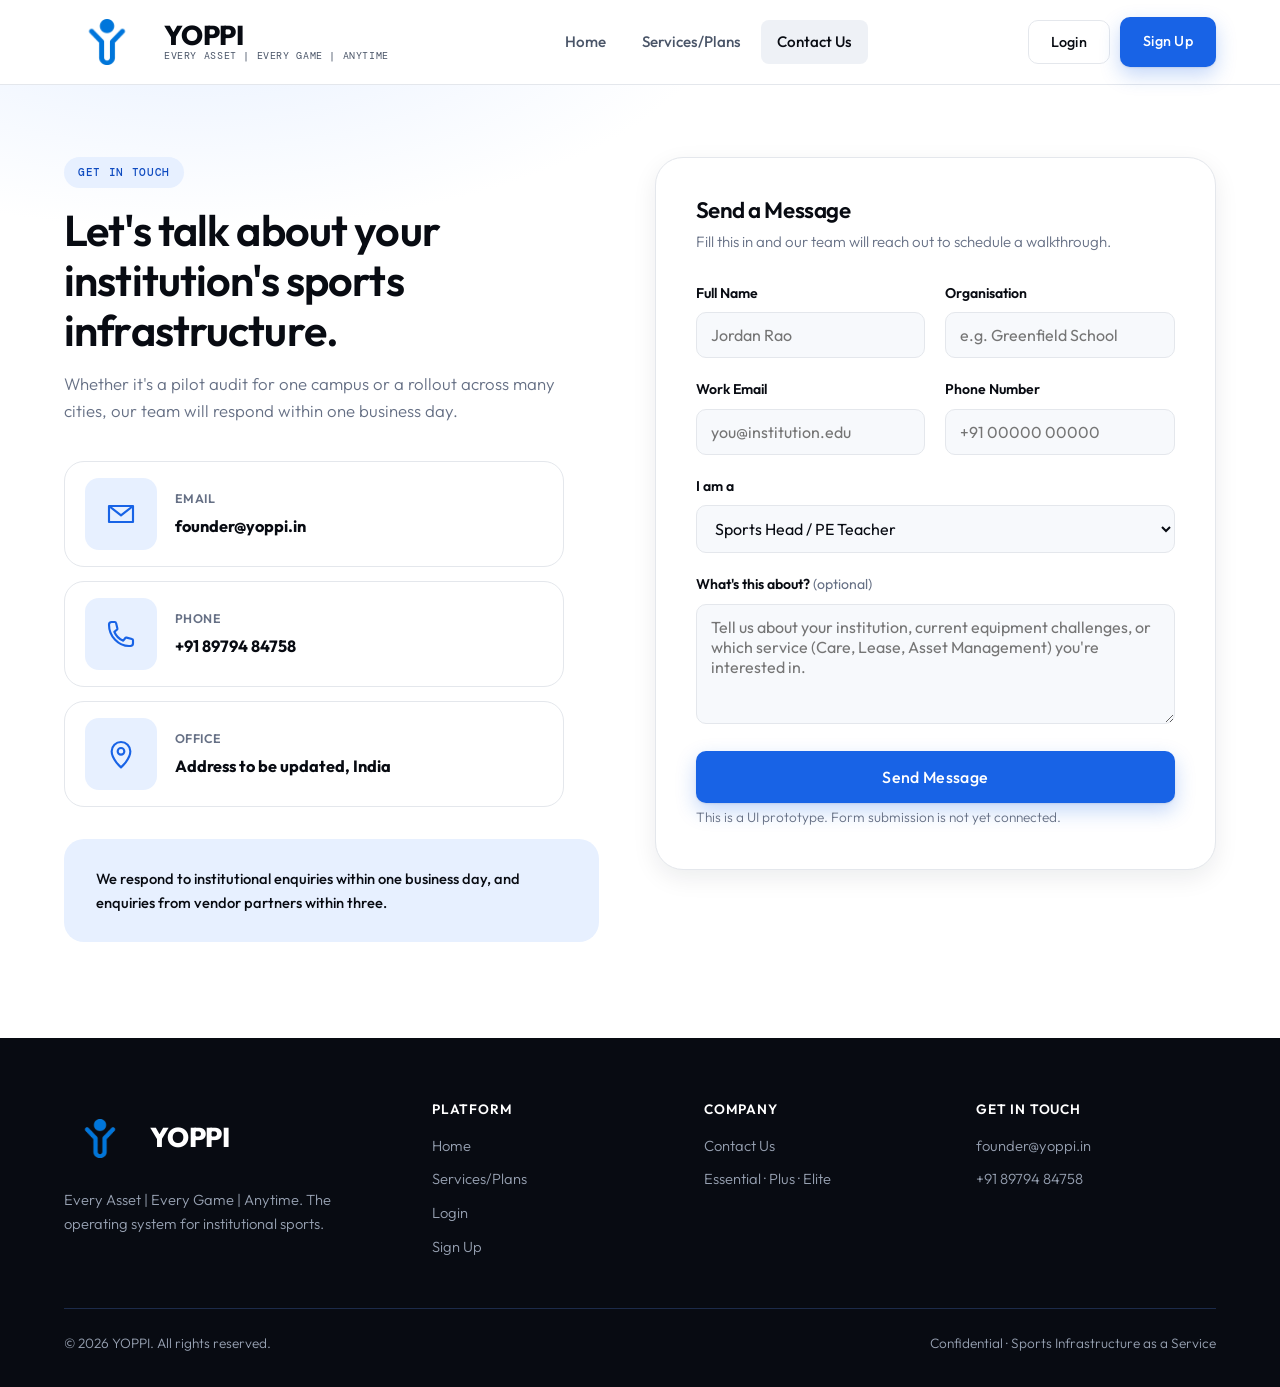
==== contact.html @ 0e071b51 "1st version of the website" ====
<!DOCTYPE html>
<html lang="en">
<head>
<meta charset="UTF-8" />
<meta name="viewport" content="width=device-width, initial-scale=1.0" />
<title>Contact YOPPI</title>
<meta name="description" content="Talk to YOPPI about bringing Sports Infrastructure as a Service to your school, college or corporate campus." />
<link rel="icon" href="assets/images/yoppi-icon.png" />
<link rel="preconnect" href="https://fonts.googleapis.com" />
<link rel="preconnect" href="https://fonts.gstatic.com" crossorigin />
<link href="https://fonts.googleapis.com/css2?family=Outfit:wght@300;400;500;600;700;800&family=DM+Mono:wght@400;500&display=swap" rel="stylesheet" />
<link rel="stylesheet" href="assets/css/base.css" />
<link rel="stylesheet" href="assets/css/components.css" />
<link rel="stylesheet" href="assets/css/contact.css" />
</head>
<body>

<header class="site-header">
  <div class="container nav">
    <a href="index.html" class="brand">
      <img src="assets/images/yoppi-icon.png" alt="YOPPI" />
      <span class="brand-text">
        <span class="brand-name">YOPPI</span>
        <span class="brand-tagline">Every Asset | Every Game | Anytime</span>
      </span>
    </a>
    <nav class="nav-links">
      <a href="index.html">Home</a>
      <a href="services.html">Services/Plans</a>
      <a href="contact.html" class="active">Contact Us</a>
      <button type="button" class="nav-links-login" data-login-trigger>Login</button>
    </nav>
    <div class="nav-actions">
      <button type="button" class="btn btn-secondary" data-login-trigger>Login</button>
      <a href="signup.html" class="btn btn-primary">Sign Up</a>
      <button class="nav-toggle" aria-label="Toggle navigation" aria-expanded="false">
        <span></span><span></span><span></span>
      </button>
    </div>
  </div>
</header>

<main>
  <section class="section contact-section">
    <div class="container contact-grid">

      <div class="contact-copy reveal is-visible">
        <span class="pill">Get In Touch</span>
        <h1>Let's talk about your institution's sports infrastructure.</h1>
        <p>Whether it's a pilot audit for one campus or a rollout across many cities, our team will respond within one business day.</p>

        <div class="contact-channels">
          <a class="channel-row" href="mailto:founder@yoppi.in">
            <span class="channel-icon">
              <svg viewBox="0 0 24 24" fill="none"><path d="M3 6h18v12H3z" stroke="currentColor" stroke-width="1.6" stroke-linejoin="round"/><path d="m3 6 9 7 9-7" stroke="currentColor" stroke-width="1.6" stroke-linejoin="round"/></svg>
            </span>
            <span class="channel-text">
              <span class="channel-label">Email</span>
              <strong>founder@yoppi.in</strong>
            </span>
          </a>
          <a class="channel-row" href="tel:+918979484758">
            <span class="channel-icon">
              <svg viewBox="0 0 24 24" fill="none"><path d="M3 5a2 2 0 0 1 2-2h2.3a1 1 0 0 1 1 .8l1 4a1 1 0 0 1-.5 1.1L7 10.3a12 12 0 0 0 6.7 6.7l1.4-1.8a1 1 0 0 1 1.1-.5l4 1a1 1 0 0 1 .8 1V19a2 2 0 0 1-2 2h-1C10.2 21 3 13.8 3 5Z" stroke="currentColor" stroke-width="1.6" stroke-linejoin="round"/></svg>
            </span>
            <span class="channel-text">
              <span class="channel-label">Phone</span>
              <strong>+91 89794 84758</strong>
            </span>
          </a>
          <div class="channel-row">
            <span class="channel-icon">
              <svg viewBox="0 0 24 24" fill="none"><path d="M12 22s7-6.1 7-12A7 7 0 0 0 5 10c0 5.9 7 12 7 12Z" stroke="currentColor" stroke-width="1.6" stroke-linejoin="round"/><circle cx="12" cy="10" r="2.5" stroke="currentColor" stroke-width="1.6"/></svg>
            </span>
            <span class="channel-text">
              <span class="channel-label">Office</span>
              <strong>Address to be updated, India</strong>
            </span>
          </div>
        </div>

        <div class="banner banner--soft">
          We respond to institutional enquiries within one business day, and enquiries from vendor partners within three.
        </div>
      </div>

      <div class="form-card reveal is-visible">
        <h2 style="font-size:1.4rem;margin-bottom:6px;">Send a Message</h2>
        <p style="color:var(--text-muted);font-size:0.94rem;margin-bottom:28px;">Fill this in and our team will reach out to schedule a walkthrough.</p>

        <form id="contact-form" novalidate>
          <div class="form-row">
            <div class="field">
              <label for="name">Full Name</label>
              <input type="text" id="name" name="name" placeholder="Jordan Rao" required />
            </div>
            <div class="field">
              <label for="org">Organisation</label>
              <input type="text" id="org" name="org" placeholder="e.g. Greenfield School" required />
            </div>
          </div>

          <div class="form-row">
            <div class="field">
              <label for="email">Work Email</label>
              <input type="email" id="email" name="email" placeholder="you@institution.edu" required />
            </div>
            <div class="field">
              <label for="phone">Phone Number</label>
              <input type="tel" id="phone" name="phone" placeholder="+91 00000 00000" required />
            </div>
          </div>

          <div class="field">
            <label for="role">I am a</label>
            <select id="role" name="role">
              <option>Sports Head / PE Teacher</option>
              <option>Facilities / Admin Manager</option>
              <option>Principal / Director</option>
              <option>HR / Corporate Wellness</option>
              <option>Vendor Partner</option>
              <option>Other</option>
            </select>
          </div>

          <div class="field">
            <label for="message">What's this about? <span class="optional">(optional)</span></label>
            <textarea id="message" name="message" placeholder="Tell us about your institution, current equipment challenges, or which service (Care, Lease, Asset Management) you're interested in."></textarea>
          </div>

          <button type="submit" class="btn btn-primary btn-lg btn-block">Send Message</button>
          <p class="form-note" id="form-status" role="status">This is a UI prototype. Form submission is not yet connected.</p>
        </form>
      </div>

    </div>
  </section>
</main>

<footer class="site-footer">
  <div class="container">
    <div class="footer-grid">
      <div class="footer-brand">
        <a href="index.html" class="brand">
          <img src="assets/images/yoppi-icon.png" alt="YOPPI" />
          <span class="brand-name">YOPPI</span>
        </a>
        <p>Every Asset | Every Game | Anytime. The operating system for institutional sports.</p>
      </div>
      <div class="footer-col">
        <h4>Platform</h4>
        <a href="index.html">Home</a>
        <a href="services.html">Services/Plans</a>
        <a href="dashboard.html">Login</a>
        <a href="signup.html">Sign Up</a>
      </div>
      <div class="footer-col">
        <h4>Company</h4>
        <a href="contact.html">Contact Us</a>
        <a href="services.html">Essential · Plus · Elite</a>
      </div>
      <div class="footer-col">
        <h4>Get in touch</h4>
        <li>founder@yoppi.in</li>
        <li>+91 89794 84758</li>
      </div>
    </div>
    <div class="footer-bottom">
      <span>© <span data-year></span> YOPPI. All rights reserved.</span>
      <span>Confidential · Sports Infrastructure as a Service</span>
    </div>
  </div>
</footer>

<script src="assets/js/main.js"></script>
<script src="assets/js/contact.js"></script>
</body>
</html>
---- assets/css/base.css ----
/* ===================================================================
   YOPPI — Base styles: reset, tokens, typography
   =================================================================== */

:root {
  /* Brand */
  --blue-900: #0a2a6b;
  --blue-800: #0d3a94;
  --blue-700: #0f4bc0;
  --blue-600: #1863e6;
  --blue-500: #2e7cf6;
  --blue-400: #5b9cff;
  --blue-300: #8fbcff;
  --blue-100: #e7f0ff;
  --blue-50: #f2f7ff;

  /* Neutrals */
  --navy-950: #080b12;
  --navy-900: #0c1120;
  --navy-850: #10192e;
  --navy-800: #141f38;
  --navy-700: #1c2b4a;
  --slate-600: #4a5568;
  --slate-500: #667085;
  --slate-400: #98a2b3;
  --slate-300: #d0d5dd;
  --slate-200: #e4e7ec;
  --slate-100: #eef1f6;
  --slate-50: #f7f9fc;
  --white: #ffffff;

  /* Semantic */
  --bg: var(--white);
  --bg-alt: var(--slate-50);
  --bg-dark: var(--navy-950);
  --bg-dark-alt: var(--navy-900);
  --text: var(--navy-950);
  --text-muted: var(--slate-500);
  --text-on-dark: var(--white);
  --text-on-dark-muted: var(--slate-400);
  --border: var(--slate-200);
  --border-dark: var(--navy-700);
  --accent: var(--blue-600);
  --accent-strong: var(--blue-700);
  --accent-soft: var(--blue-100);

  /* Layout */
  --container: 1200px;
  --radius-sm: 8px;
  --radius-md: 14px;
  --radius-lg: 20px;
  --radius-xl: 28px;
  --shadow-sm: 0 1px 2px rgba(10, 20, 40, 0.06);
  --shadow-md: 0 8px 24px rgba(10, 20, 40, 0.08);
  --shadow-lg: 0 24px 64px rgba(10, 20, 40, 0.12);
  --ease: cubic-bezier(0.16, 1, 0.3, 1);
}

* ,
*::before,
*::after {
  box-sizing: border-box;
}

html {
  scroll-behavior: smooth;
}

body {
  margin: 0;
  font-family: "Outfit", -apple-system, BlinkMacSystemFont, "Segoe UI", Roboto, Helvetica, Arial, sans-serif;
  font-weight: 300;
  color: var(--text);
  background: var(--bg);
  line-height: 1.6;
  -webkit-font-smoothing: antialiased;
  -moz-osx-font-smoothing: grayscale;
  overflow-x: hidden;
}

img {
  max-width: 100%;
  display: block;
}

a {
  color: inherit;
  text-decoration: none;
}

ul, ol {
  margin: 0;
  padding: 0;
  list-style: none;
}

h1, h2, h3, h4, h5, p {
  margin: 0;
}

h1, h2, h3, h4 {
  font-family: "Outfit", -apple-system, BlinkMacSystemFont, "Segoe UI", Roboto, Helvetica, Arial, sans-serif;
  font-weight: 600;
  letter-spacing: -0.02em;
  line-height: 1.15;
}

button {
  font-family: inherit;
  cursor: pointer;
}

input, select, textarea {
  font-family: inherit;
  font-size: 1rem;
}

.container {
  max-width: var(--container);
  margin: 0 auto;
  padding: 0 24px;
}

.section {
  padding: 96px 0;
}

.section--tight {
  padding: 64px 0;
}

.section--dark {
  background: var(--bg-dark);
  color: var(--text-on-dark);
}

.section--alt {
  background: var(--bg-alt);
}

.eyebrow {
  display: inline-flex;
  align-items: center;
  gap: 8px;
  font-family: "DM Mono", monospace;
  font-size: 0.72rem;
  font-weight: 500;
  letter-spacing: 0.14em;
  text-transform: uppercase;
  color: var(--accent);
}

.section--dark .eyebrow {
  color: var(--blue-300);
}

.section-head {
  max-width: 680px;
  margin-bottom: 56px;
}

.section-head h2 {
  font-size: clamp(1.75rem, 3vw, 2.5rem);
  margin-top: 12px;
}

.section-head p {
  margin-top: 16px;
  color: var(--text-muted);
  font-size: 1.05rem;
}

.section--dark .section-head p {
  color: var(--text-on-dark-muted);
}

.section-head.center {
  margin-left: auto;
  margin-right: auto;
  text-align: center;
}

.text-accent {
  color: var(--accent);
}

.section--dark .text-accent {
  color: var(--blue-400);
}

::selection {
  background: var(--blue-200, #bcd6ff);
  color: var(--navy-950);
}

/* Scroll reveal */
.reveal {
  opacity: 0;
  transform: translateY(24px);
  transition: opacity 0.7s var(--ease), transform 0.7s var(--ease);
}

.reveal.is-visible {
  opacity: 1;
  transform: translateY(0);
}

@media (max-width: 768px) {
  .section {
    padding: 64px 0;
  }
  .section--tight {
    padding: 48px 0;
  }
}
---- assets/css/components.css ----
/* ===================================================================
   YOPPI — Shared components: nav, buttons, cards, footer, forms
   =================================================================== */

/* ---------- Buttons ---------- */
.btn {
  display: inline-flex;
  align-items: center;
  justify-content: center;
  gap: 8px;
  padding: 12px 22px;
  border-radius: 10px;
  font-family: "Outfit", sans-serif;
  font-weight: 500;
  font-size: 0.9rem;
  letter-spacing: 0.02em;
  border: 1px solid transparent;
  transition: transform 0.2s var(--ease), box-shadow 0.2s var(--ease), background 0.2s var(--ease), border-color 0.2s var(--ease), color 0.2s var(--ease);
  white-space: nowrap;
}

.btn:active {
  transform: translateY(1px);
}

.btn-primary {
  background: var(--accent);
  color: var(--white);
  box-shadow: 0 1px 2px rgba(10, 40, 100, 0.1), 0 8px 20px rgba(24, 99, 230, 0.25);
}

.btn-primary:hover {
  background: var(--accent-strong);
  box-shadow: 0 1px 2px rgba(10, 40, 100, 0.12), 0 12px 28px rgba(24, 99, 230, 0.32);
}

.btn-secondary {
  background: transparent;
  color: var(--text);
  border-color: var(--border);
}

.btn-secondary:hover {
  border-color: var(--accent);
  color: var(--accent);
}

.section--dark .btn-secondary {
  color: var(--text-on-dark);
  border-color: var(--border-dark);
}

.section--dark .btn-secondary:hover {
  border-color: var(--blue-400);
  color: var(--blue-300);
}

.btn-ghost {
  background: transparent;
  color: var(--text);
}

.btn-ghost:hover {
  color: var(--accent);
}

.btn-light {
  background: var(--white);
  color: var(--navy-950);
}

.btn-light:hover {
  background: var(--blue-50);
}

.btn-block {
  width: 100%;
}

.btn-lg {
  padding: 15px 28px;
  font-size: 1rem;
}

/* ---------- Site Header / Nav ---------- */
.site-header {
  position: sticky;
  top: 0;
  z-index: 100;
  background: rgba(255, 255, 255, 0.82);
  backdrop-filter: blur(14px);
  -webkit-backdrop-filter: blur(14px);
  border-bottom: 1px solid var(--border);
}

.nav {
  display: flex;
  align-items: center;
  justify-content: space-between;
  height: 84px;
}

.brand {
  display: flex;
  align-items: center;
  gap: 14px;
  color: var(--navy-950);
}

.brand img {
  width: 72px;
  height: 72px;
  object-fit: contain;
  flex-shrink: 0;
}

.site-header .brand img {
  width: 86px;
  height: 86px;
}

.brand-text {
  display: flex;
  flex-direction: column;
  gap: 2px;
  line-height: 1;
}

.brand-name {
  font-family: "Outfit", sans-serif;
  font-weight: 800;
  font-size: 1.7rem;
  letter-spacing: -0.02em;
}

.brand-tagline {
  font-family: "DM Mono", monospace;
  font-weight: 400;
  font-size: 0.64rem;
  letter-spacing: 0.06em;
  text-transform: uppercase;
  color: var(--slate-600);
  white-space: nowrap;
}

@media (max-width: 900px) {
  .brand img {
    width: 56px;
    height: 56px;
  }
  .site-header .brand img {
    width: 67px;
    height: 67px;
  }
  .brand-name {
    font-size: 1.35rem;
  }
  .brand-tagline {
    font-size: 0.64rem;
    white-space: normal;
  }
}

@media (max-width: 420px) {
  .brand-tagline {
    display: none;
  }
}

.nav-links {
  display: flex;
  align-items: center;
  gap: 4px;
}

.nav-links a {
  padding: 10px 16px;
  border-radius: 8px;
  font-weight: 500;
  font-size: 0.95rem;
  color: var(--slate-600);
  transition: color 0.2s var(--ease), background 0.2s var(--ease);
}

.nav-links a:hover,
.nav-links a.active {
  color: var(--navy-950);
  background: var(--slate-100);
}

.nav-actions {
  display: flex;
  align-items: center;
  gap: 10px;
}

.nav-links-login {
  display: none;
  width: 100%;
  text-align: left;
  background: transparent;
  border: none;
  font: inherit;
}

.nav-toggle {
  display: none;
  flex-direction: column;
  gap: 5px;
  background: transparent;
  border: none;
  padding: 8px;
}

.nav-toggle span {
  width: 22px;
  height: 2px;
  background: var(--navy-950);
  border-radius: 2px;
}

@media (max-width: 900px) {
  .nav-links {
    position: fixed;
    top: 84px;
    left: 0;
    right: 0;
    flex-direction: column;
    align-items: stretch;
    background: var(--white);
    border-bottom: 1px solid var(--border);
    padding: 8px 24px 16px;
    gap: 2px;
    transform: translateY(-8px);
    opacity: 0;
    pointer-events: none;
    transition: opacity 0.2s var(--ease), transform 0.2s var(--ease);
  }
  .nav-links a {
    padding: 12px 8px;
  }
  .nav-links.is-open {
    opacity: 1;
    transform: translateY(0);
    pointer-events: auto;
  }
  .nav-toggle {
    display: flex;
  }
  .nav-actions .btn-secondary {
    display: none;
  }
  .nav-links-login {
    display: block;
    margin-top: 6px;
    padding-top: 14px;
    border-top: 1px solid var(--border);
    padding-left: 8px;
    padding-right: 8px;
    padding-bottom: 4px;
    font-weight: 700;
    color: var(--accent-strong);
  }
}

/* ---------- Cards ---------- */
.card {
  background: var(--white);
  border: 1px solid var(--border);
  border-radius: var(--radius-lg);
  padding: 32px;
  transition: transform 0.25s var(--ease), box-shadow 0.25s var(--ease), border-color 0.25s var(--ease);
}

.card:hover {
  transform: translateY(-4px);
  box-shadow: var(--shadow-md);
  border-color: var(--slate-300);
}

.card-icon {
  width: 48px;
  height: 48px;
  border-radius: 12px;
  background: var(--accent-soft);
  color: var(--accent);
  display: flex;
  align-items: center;
  justify-content: center;
  margin-bottom: 20px;
}

.card-icon svg {
  width: 24px;
  height: 24px;
}

.card h3 {
  font-size: 1.15rem;
  margin-bottom: 10px;
}

.card p {
  color: var(--text-muted);
  font-size: 0.96rem;
}

.card--dark {
  background: var(--navy-900);
  border-color: var(--border-dark);
  color: var(--text-on-dark);
}

.card--dark p {
  color: var(--text-on-dark-muted);
}

.card--dark .card-icon {
  background: rgba(91, 156, 255, 0.14);
  color: var(--blue-300);
}

/* Grids */
.grid {
  display: grid;
  gap: 24px;
}

.grid-2 { grid-template-columns: repeat(2, 1fr); }
.grid-3 { grid-template-columns: repeat(3, 1fr); }
.grid-4 { grid-template-columns: repeat(4, 1fr); }
.grid-5 { grid-template-columns: repeat(5, 1fr); }

@media (max-width: 980px) {
  .grid-4, .grid-5 { grid-template-columns: repeat(2, 1fr); }
  .grid-3 { grid-template-columns: repeat(2, 1fr); }
}

@media (max-width: 640px) {
  .grid-2, .grid-3, .grid-4, .grid-5 { grid-template-columns: 1fr; }
}

/* ---------- Badges / pills ---------- */
.pill {
  display: inline-flex;
  align-items: center;
  gap: 6px;
  padding: 7px 14px;
  border-radius: 999px;
  font-family: "DM Mono", monospace;
  font-size: 0.68rem;
  font-weight: 500;
  letter-spacing: 0.06em;
  text-transform: uppercase;
  background: var(--accent-soft);
  color: var(--accent-strong);
}

.pill--dark {
  background: rgba(91, 156, 255, 0.14);
  color: var(--blue-300);
}

.pill--outline {
  background: transparent;
  border: 1px solid var(--border);
  color: var(--text-muted);
}

.link-inline {
  background: none;
  border: none;
  padding: 0;
  font: inherit;
  color: var(--accent-strong);
  font-weight: 700;
  cursor: pointer;
}

.link-inline:hover {
  text-decoration: underline;
}

.check-item {
  display: flex;
  align-items: flex-start;
  gap: 10px;
  font-size: 0.94rem;
  color: var(--text-muted);
}

.check-item svg {
  flex-shrink: 0;
  width: 18px;
  height: 18px;
  margin-top: 2px;
  color: var(--accent);
}

.section--dark .check-item {
  color: var(--text-on-dark-muted);
}

/* ---------- Stat strip ---------- */
.stat {
  text-align: left;
}

.stat .num {
  font-family: "Outfit", sans-serif;
  font-size: clamp(2rem, 3.6vw, 2.6rem);
  font-weight: 700;
  color: var(--navy-950);
  letter-spacing: -0.02em;
}

.section--dark .stat .num {
  color: var(--white);
}

.stat .label {
  margin-top: 6px;
  font-size: 0.88rem;
  color: var(--text-muted);
}

.section--dark .stat .label {
  color: var(--text-on-dark-muted);
}

/* ---------- Callout banner ---------- */
.banner {
  border-radius: var(--radius-lg);
  padding: 28px 32px;
  font-weight: 600;
  font-size: 1.05rem;
}

.banner--accent {
  background: linear-gradient(135deg, var(--blue-600), var(--blue-800));
  color: var(--white);
}

.banner--soft {
  background: var(--accent-soft);
  color: var(--navy-950);
}

/* ---------- Table ---------- */
.table-wrap {
  overflow-x: auto;
  border-radius: var(--radius-lg);
  border: 1px solid var(--border);
}

table {
  width: 100%;
  border-collapse: collapse;
  min-width: 620px;
  font-size: 0.92rem;
}

thead th {
  text-align: left;
  background: var(--navy-950);
  color: var(--white);
  padding: 14px 20px;
  font-weight: 600;
  font-size: 0.82rem;
  letter-spacing: 0.02em;
}

tbody td {
  padding: 14px 20px;
  border-top: 1px solid var(--border);
  color: var(--text-muted);
}

tbody tr:nth-child(even) {
  background: var(--slate-50);
}

tbody td:first-child {
  color: var(--text);
  font-weight: 600;
}

.check-yes {
  color: var(--accent);
  font-weight: 700;
}

.check-no {
  color: var(--slate-300);
}

/* ---------- Footer ---------- */
.site-footer {
  background: var(--navy-950);
  color: var(--text-on-dark-muted);
  padding: 64px 0 32px;
}

.footer-grid {
  display: grid;
  grid-template-columns: 1.4fr 1fr 1fr 1fr;
  gap: 32px;
  padding-bottom: 40px;
}

.footer-brand .brand {
  color: var(--white);
}

.footer-brand p {
  margin-top: 14px;
  max-width: 280px;
  font-size: 0.92rem;
}

.footer-col h4 {
  color: var(--white);
  font-size: 0.85rem;
  letter-spacing: 0.06em;
  text-transform: uppercase;
  margin-bottom: 16px;
}

.footer-col a, .footer-col li {
  display: block;
  font-size: 0.92rem;
  margin-bottom: 10px;
  color: var(--text-on-dark-muted);
  transition: color 0.2s var(--ease);
}

.footer-col a:hover {
  color: var(--white);
}

.footer-bottom {
  border-top: 1px solid var(--border-dark);
  padding-top: 24px;
  display: flex;
  justify-content: space-between;
  align-items: center;
  flex-wrap: wrap;
  gap: 12px;
  font-size: 0.85rem;
}

@media (max-width: 900px) {
  .footer-grid {
    grid-template-columns: 1fr 1fr;
  }
}
@media (max-width: 560px) {
  .footer-grid {
    grid-template-columns: 1fr;
  }
}

/* ---------- Forms ---------- */
.form-card {
  background: var(--white);
  border: 1px solid var(--border);
  border-radius: var(--radius-xl);
  padding: 40px;
  box-shadow: var(--shadow-md);
}

.form-row {
  display: grid;
  grid-template-columns: 1fr 1fr;
  gap: 20px;
}

@media (max-width: 640px) {
  .form-row {
    grid-template-columns: 1fr;
  }
  .form-card {
    padding: 28px 20px;
  }
}

.field {
  margin-bottom: 20px;
}

.field label {
  display: block;
  font-size: 0.88rem;
  font-weight: 600;
  margin-bottom: 8px;
  color: var(--navy-950);
}

.field .optional {
  font-weight: 400;
  color: var(--text-muted);
}

.field input,
.field select,
.field textarea {
  width: 100%;
  padding: 12px 14px;
  border: 1px solid var(--border);
  border-radius: 10px;
  background: var(--slate-50);
  color: var(--text);
  transition: border-color 0.2s var(--ease), background 0.2s var(--ease), box-shadow 0.2s var(--ease);
}

.field input:focus,
.field select:focus,
.field textarea:focus {
  outline: none;
  border-color: var(--accent);
  background: var(--white);
  box-shadow: 0 0 0 4px var(--accent-soft);
}

.field textarea {
  resize: vertical;
  min-height: 120px;
}

.form-note {
  font-size: 0.85rem;
  color: var(--text-muted);
  margin-top: 4px;
}

/* ---------- Steps / timeline ---------- */
.steps {
  display: grid;
  grid-template-columns: repeat(3, 1fr);
  gap: 20px;
}

@media (max-width: 900px) {
  .steps { grid-template-columns: repeat(2, 1fr); }
}
@media (max-width: 560px) {
  .steps { grid-template-columns: 1fr; }
}

.step {
  position: relative;
  padding: 24px;
  border-radius: var(--radius-md);
  background: var(--white);
  border: 1px solid var(--border);
}

.step .step-num {
  display: inline-flex;
  align-items: center;
  justify-content: center;
  width: 32px;
  height: 32px;
  border-radius: 999px;
  background: var(--navy-950);
  color: var(--white);
  font-weight: 700;
  font-size: 0.85rem;
  margin-bottom: 14px;
}

.step h4 {
  font-size: 1rem;
  margin-bottom: 6px;
}

.step p {
  font-size: 0.88rem;
  color: var(--text-muted);
}

/* ---------- Login / Sample modal ---------- */
.modal-overlay {
  position: fixed;
  inset: 0;
  z-index: 1000;
  display: flex;
  align-items: center;
  justify-content: center;
  padding: 24px;
  background: rgba(8, 11, 18, 0.6);
  backdrop-filter: blur(6px);
  -webkit-backdrop-filter: blur(6px);
  opacity: 0;
  visibility: hidden;
  transition: opacity 0.25s var(--ease), visibility 0.25s var(--ease);
}

.modal-overlay.is-open {
  opacity: 1;
  visibility: visible;
}

.modal-card {
  position: relative;
  width: 100%;
  max-width: 440px;
  background: var(--white);
  border-radius: var(--radius-xl);
  padding: 40px;
  box-shadow: var(--shadow-lg);
  transform: translateY(12px) scale(0.97);
  transition: transform 0.25s var(--ease);
}

.modal-overlay.is-open .modal-card {
  transform: translateY(0) scale(1);
}

.modal-close {
  position: absolute;
  top: 16px;
  right: 16px;
  width: 34px;
  height: 34px;
  display: flex;
  align-items: center;
  justify-content: center;
  border-radius: 999px;
  border: 1px solid var(--border);
  background: var(--white);
  color: var(--slate-500);
}

.modal-close:hover {
  color: var(--navy-950);
  border-color: var(--slate-300);
}

.modal-close svg {
  width: 16px;
  height: 16px;
}

.modal-icon {
  width: 52px;
  height: 52px;
  border-radius: 14px;
  background: var(--accent-soft);
  color: var(--accent);
  display: flex;
  align-items: center;
  justify-content: center;
  margin-bottom: 20px;
}

.modal-icon svg {
  width: 26px;
  height: 26px;
}

.modal-card h3 {
  font-size: 1.3rem;
}

.modal-card p {
  margin-top: 12px;
  color: var(--text-muted);
  font-size: 0.96rem;
}

.modal-card .pill {
  margin-bottom: 4px;
}

.modal-actions {
  display: flex;
  flex-wrap: wrap;
  gap: 12px;
  margin-top: 26px;
}

.modal-actions .btn {
  flex: 1;
}

.modal-note {
  margin-top: 16px;
  font-size: 0.82rem;
  color: var(--text-muted);
}
---- assets/css/contact.css ----
/* ===================================================================
   YOPPI — Contact page-specific styles
   =================================================================== */

.contact-section {
  padding-top: 72px;
  background: radial-gradient(900px 400px at 15% -10%, var(--blue-100), transparent 60%);
}

.contact-grid {
  display: grid;
  grid-template-columns: 1fr 1.05fr;
  gap: 56px;
  align-items: start;
}

@media (max-width: 900px) {
  .contact-grid {
    grid-template-columns: 1fr;
    gap: 40px;
  }
}

.contact-copy h1 {
  font-size: clamp(2rem, 4vw, 2.7rem);
  margin-top: 18px;
  max-width: 520px;
}

.contact-copy > p {
  margin-top: 16px;
  color: var(--text-muted);
  font-size: 1.05rem;
  max-width: 500px;
}

.contact-copy .banner {
  margin-top: 32px;
  font-size: 0.92rem;
  font-weight: 500;
}

/* ---------- Contact channel rows (larger boxed icons) ---------- */
.contact-channels {
  display: flex;
  flex-direction: column;
  gap: 14px;
  margin-top: 36px;
  max-width: 500px;
}

.channel-row {
  display: flex;
  align-items: center;
  gap: 18px;
  padding: 16px 20px;
  background: var(--white);
  border: 1px solid var(--border);
  border-radius: var(--radius-lg);
  transition: transform 0.2s var(--ease), box-shadow 0.2s var(--ease), border-color 0.2s var(--ease);
}

a.channel-row:hover {
  transform: translateY(-2px);
  box-shadow: var(--shadow-md);
  border-color: var(--slate-300);
}

.channel-icon {
  flex-shrink: 0;
  width: 72px;
  height: 72px;
  border-radius: var(--radius-md);
  background: var(--accent-soft);
  color: var(--accent);
  display: flex;
  align-items: center;
  justify-content: center;
}

.channel-icon svg {
  width: 32px;
  height: 32px;
}

.channel-text {
  display: flex;
  flex-direction: column;
  gap: 4px;
}

.channel-label {
  font-size: 0.78rem;
  font-weight: 600;
  letter-spacing: 0.04em;
  text-transform: uppercase;
  color: var(--text-muted);
}

.channel-text strong {
  font-size: 1.02rem;
  color: var(--navy-950);
}
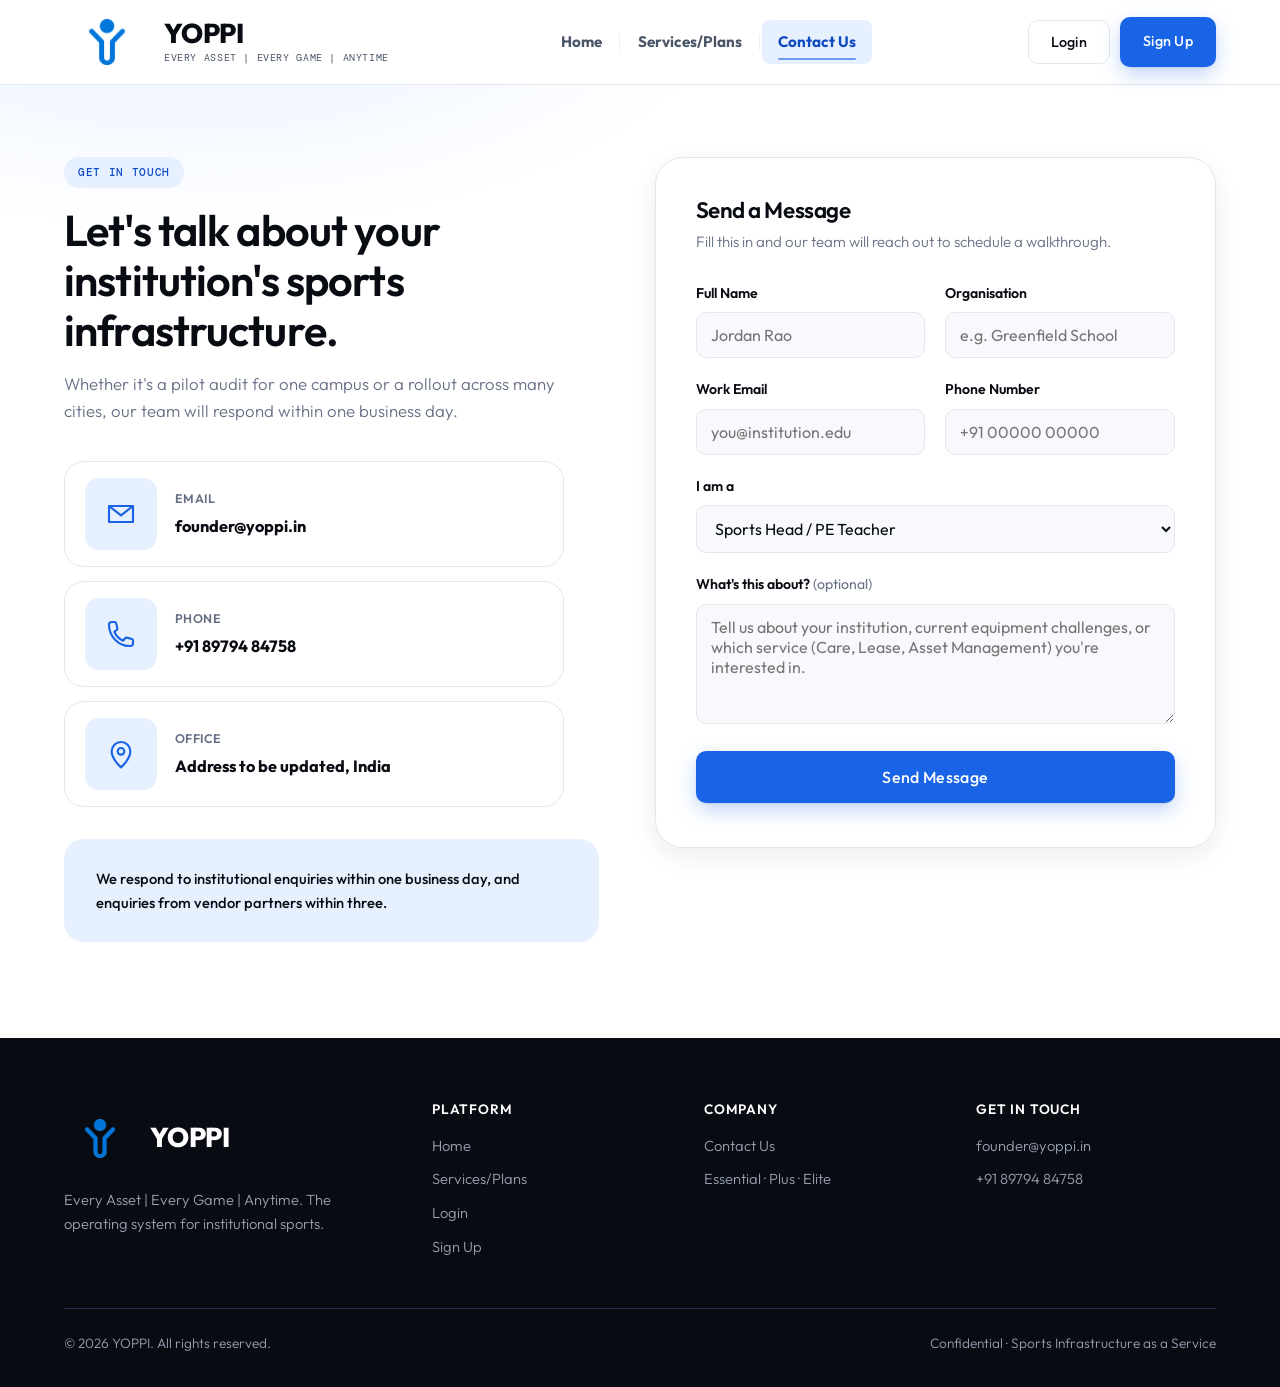
==== commit 8dd1f376: "Wire signup, login, contact, booking, and dashboard to the live Supabase backend Replaces every fake" ====
--- a/contact.html
+++ b/contact.html
@@ -12,6 +12,7 @@
 <link rel="stylesheet" href="assets/css/base.css" />
 <link rel="stylesheet" href="assets/css/components.css" />
 <link rel="stylesheet" href="assets/css/contact.css" />
+<script src="https://js.hcaptcha.com/1/api.js" async defer></script>
 </head>
 <body>
 
@@ -128,8 +129,12 @@
             <textarea id="message" name="message" placeholder="Tell us about your institution, current equipment challenges, or which service (Care, Lease, Asset Management) you're interested in."></textarea>
           </div>
 
+          <div class="field">
+            <div id="contact-hcaptcha"></div>
+          </div>
+
           <button type="submit" class="btn btn-primary btn-lg btn-block">Send Message</button>
-          <p class="form-note" id="form-status" role="status">This is a UI prototype. Form submission is not yet connected.</p>
+          <p class="form-note" id="form-status" role="status"></p>
         </form>
       </div>
 
@@ -151,7 +156,7 @@
         <h4>Platform</h4>
         <a href="index.html">Home</a>
         <a href="services.html">Services/Plans</a>
-        <a href="dashboard.html">Login</a>
+        <a href="dashboard.html" data-login-trigger>Login</a>
         <a href="signup.html">Sign Up</a>
       </div>
       <div class="footer-col">
@@ -172,7 +177,9 @@
   </div>
 </footer>
 
-<script src="assets/js/main.js"></script>
-<script src="assets/js/contact.js"></script>
+<script src="assets/js/yoppi-config.js" defer></script>
+<script type="module" src="assets/js/yoppi-client.js"></script>
+<script src="assets/js/main.js" defer></script>
+<script src="assets/js/contact.js" defer></script>
 </body>
 </html>
--- a/assets/css/components.css
+++ b/assets/css/components.css
@@ -105,6 +105,8 @@
   align-items: center;
   gap: 14px;
   color: var(--navy-950);
+  min-width: 0;
+  flex-shrink: 1;
 }
 
 .brand img {
@@ -122,8 +124,9 @@
 .brand-text {
   display: flex;
   flex-direction: column;
-  gap: 2px;
+  gap: 6px;
   line-height: 1;
+  min-width: 0;
 }
 
 .brand-name {
@@ -141,6 +144,8 @@
   text-transform: uppercase;
   color: var(--slate-600);
   white-space: nowrap;
+  overflow: hidden;
+  text-overflow: ellipsis;
 }
 
 @media (max-width: 900px) {
@@ -156,14 +161,7 @@
     font-size: 1.35rem;
   }
   .brand-tagline {
-    font-size: 0.64rem;
-    white-space: normal;
-  }
-}
-
-@media (max-width: 420px) {
-  .brand-tagline {
-    display: none;
+    font-size: 0.6rem;
   }
 }
 
@@ -174,18 +172,47 @@
 }
 
 .nav-links a {
+  position: relative;
   padding: 10px 16px;
   border-radius: 8px;
-  font-weight: 500;
+  font-weight: 700;
   font-size: 0.95rem;
   color: var(--slate-600);
   transition: color 0.2s var(--ease), background 0.2s var(--ease);
 }
 
-.nav-links a:hover,
-.nav-links a.active {
+.nav-links a:not(:last-of-type)::after {
+  content: "";
+  position: absolute;
+  right: -2px;
+  top: 50%;
+  transform: translateY(-50%);
+  width: 1px;
+  height: 16px;
+  background: var(--border);
+  opacity: 0.7;
+}
+
+.nav-links a:hover {
   color: var(--navy-950);
   background: var(--slate-100);
+}
+
+.nav-links a.active {
+  color: var(--accent-strong);
+  background: var(--accent-soft);
+}
+
+.nav-links a.active::before {
+  content: "";
+  position: absolute;
+  left: 16px;
+  right: 16px;
+  bottom: 4px;
+  height: 2px;
+  border-radius: 2px;
+  background: var(--accent);
+  opacity: 0.6;
 }
 
 .nav-actions {
@@ -247,19 +274,42 @@
   .nav-toggle {
     display: flex;
   }
-  .nav-actions .btn-secondary {
+  .nav-actions {
+    gap: 8px;
+  }
+  .nav-actions .btn {
+    padding: 9px 14px;
+    font-size: 0.85rem;
+  }
+}
+
+@media (max-width: 480px) {
+  .brand img {
+    width: 40px;
+    height: 40px;
+  }
+  .site-header .brand img {
+    width: 40px;
+    height: 40px;
+  }
+  .brand-name {
+    font-size: 1.1rem;
+  }
+  .brand-tagline {
     display: none;
   }
-  .nav-links-login {
-    display: block;
-    margin-top: 6px;
-    padding-top: 14px;
-    border-top: 1px solid var(--border);
-    padding-left: 8px;
-    padding-right: 8px;
-    padding-bottom: 4px;
-    font-weight: 700;
-    color: var(--accent-strong);
+  .nav-actions {
+    gap: 6px;
+  }
+  .nav-actions .btn {
+    padding: 8px 10px;
+    font-size: 0.78rem;
+  }
+  .nav-toggle {
+    padding: 6px;
+  }
+  .nav-toggle span {
+    width: 18px;
   }
 }
 
@@ -742,35 +792,8 @@
   height: 16px;
 }
 
-.modal-icon {
-  width: 52px;
-  height: 52px;
-  border-radius: 14px;
-  background: var(--accent-soft);
-  color: var(--accent);
-  display: flex;
-  align-items: center;
-  justify-content: center;
-  margin-bottom: 20px;
-}
-
-.modal-icon svg {
-  width: 26px;
-  height: 26px;
-}
-
 .modal-card h3 {
   font-size: 1.3rem;
-}
-
-.modal-card p {
-  margin-top: 12px;
-  color: var(--text-muted);
-  font-size: 0.96rem;
-}
-
-.modal-card .pill {
-  margin-bottom: 4px;
 }
 
 .modal-actions {
@@ -784,8 +807,57 @@
   flex: 1;
 }
 
-.modal-note {
-  margin-top: 16px;
-  font-size: 0.82rem;
+.modal-card--compact {
+  max-width: 300px;
+  padding: 28px;
+  text-align: center;
+}
+
+.modal-card--compact h3 {
+  font-size: 1.1rem;
+}
+
+.modal-card--compact .modal-actions {
+  margin-top: 20px;
+}
+
+.modal-card #book-modal-plan {
+  margin-bottom: 4px;
+}
+
+.modal-card p {
+  margin-top: 10px;
   color: var(--text-muted);
-}
+  font-size: 0.92rem;
+}
+
+.sport-picker {
+  display: grid;
+  grid-template-columns: repeat(2, 1fr);
+  gap: 10px;
+  margin-top: 18px;
+}
+
+.sport-box {
+  display: flex;
+  align-items: center;
+  gap: 8px;
+  border: 1px solid var(--border);
+  border-radius: 10px;
+  padding: 10px 12px;
+  font-size: 0.86rem;
+  font-weight: 500;
+  color: var(--text);
+  cursor: pointer;
+  transition: border-color 0.2s var(--ease), background 0.2s var(--ease);
+}
+
+.sport-box input {
+  accent-color: var(--accent);
+}
+
+.sport-box:has(input:checked) {
+  border-color: var(--accent);
+  background: var(--accent-soft);
+  color: var(--accent-strong);
+}
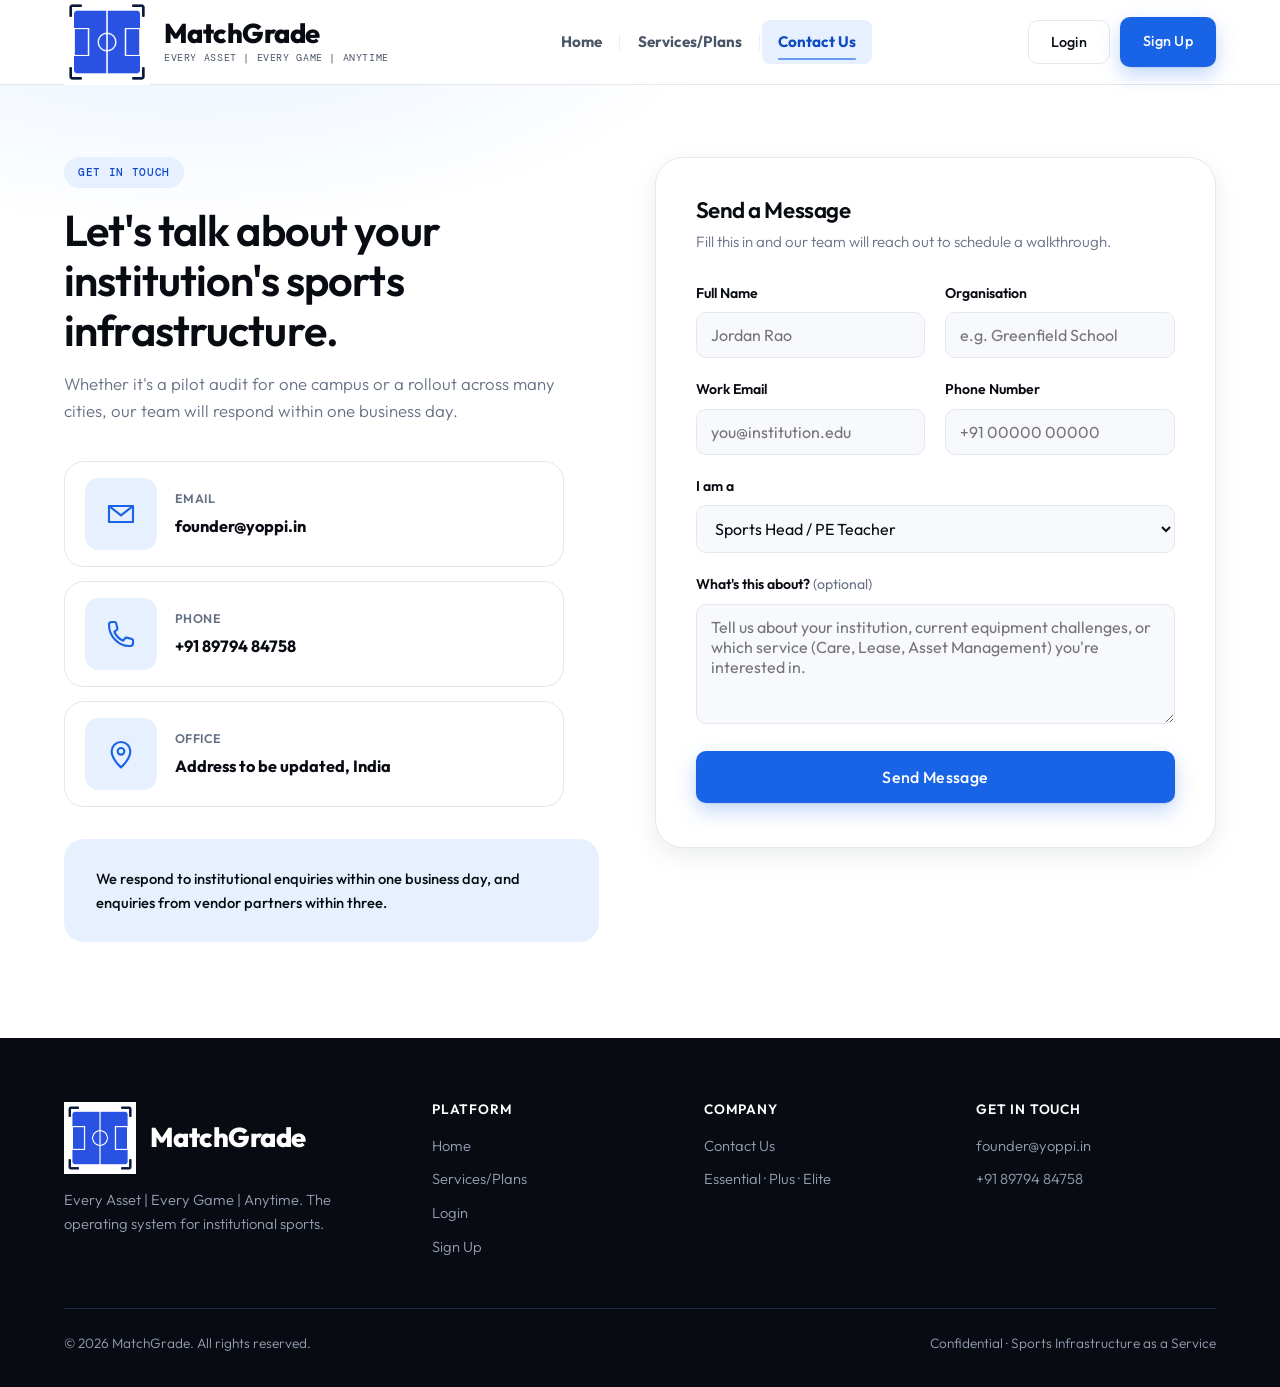
==== commit 2d4b7d26: "Rename YOPPI to MatchGrade across contact, dashboard, reset-password, and signup pages" ====
--- a/contact.html
+++ b/contact.html
@@ -3,8 +3,8 @@
 <head>
 <meta charset="UTF-8" />
 <meta name="viewport" content="width=device-width, initial-scale=1.0" />
-<title>Contact YOPPI</title>
-<meta name="description" content="Talk to YOPPI about bringing Sports Infrastructure as a Service to your school, college or corporate campus." />
+<title>Contact MatchGrade</title>
+<meta name="description" content="Talk to MatchGrade about bringing Sports Infrastructure as a Service to your school, college or corporate campus." />
 <link rel="icon" href="assets/images/yoppi-icon.png" />
 <link rel="preconnect" href="https://fonts.googleapis.com" />
 <link rel="preconnect" href="https://fonts.gstatic.com" crossorigin />
@@ -19,9 +19,9 @@
 <header class="site-header">
   <div class="container nav">
     <a href="index.html" class="brand">
-      <img src="assets/images/yoppi-icon.png" alt="YOPPI" />
+      <img src="assets/images/yoppi-icon.png" alt="MatchGrade" />
       <span class="brand-text">
-        <span class="brand-name">YOPPI</span>
+        <span class="brand-name">MatchGrade</span>
         <span class="brand-tagline">Every Asset | Every Game | Anytime</span>
       </span>
     </a>
@@ -147,8 +147,8 @@
     <div class="footer-grid">
       <div class="footer-brand">
         <a href="index.html" class="brand">
-          <img src="assets/images/yoppi-icon.png" alt="YOPPI" />
-          <span class="brand-name">YOPPI</span>
+          <img src="assets/images/yoppi-icon.png" alt="MatchGrade" />
+          <span class="brand-name">MatchGrade</span>
         </a>
         <p>Every Asset | Every Game | Anytime. The operating system for institutional sports.</p>
       </div>
@@ -171,7 +171,7 @@
       </div>
     </div>
     <div class="footer-bottom">
-      <span>© <span data-year></span> YOPPI. All rights reserved.</span>
+      <span>© <span data-year></span> MatchGrade. All rights reserved.</span>
       <span>Confidential · Sports Infrastructure as a Service</span>
     </div>
   </div>
--- a/assets/css/components.css
+++ b/assets/css/components.css
@@ -808,7 +808,7 @@
 }
 
 .modal-card--compact {
-  max-width: 300px;
+  max-width: 380px;
   padding: 28px;
   text-align: center;
 }
